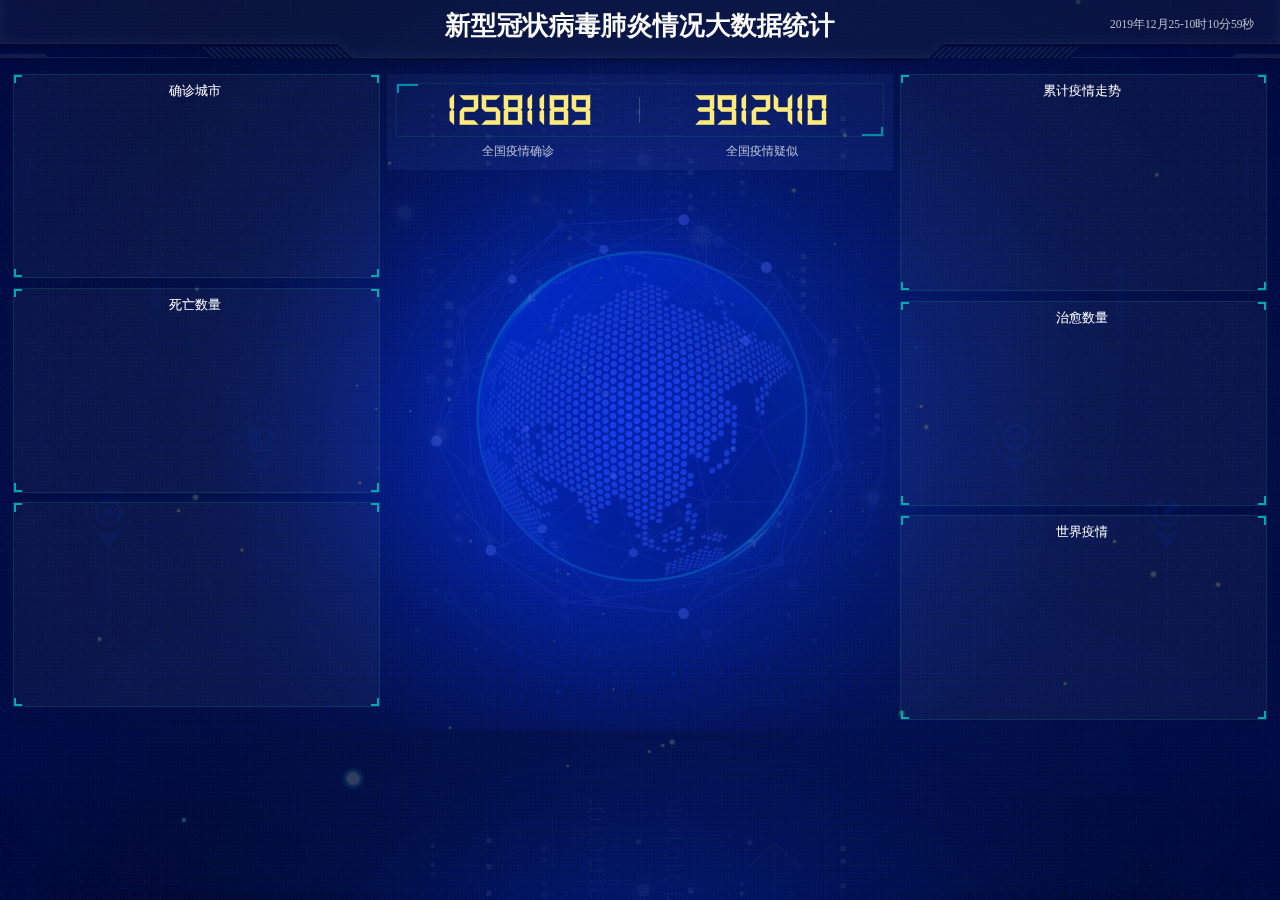
==== cov-web/target/classes/static/index.html @ c1ec70f0 "web source" ====
<!DOCTYPE html>

<html style="font-size: 68.3px;"><head><meta http-equiv="Content-Type" content="text/html; charset=UTF-8">
    <title>Hello</title>
    <script type="text/javascript" src="js/jquery.js"></script>
    <link rel="stylesheet" href="css/comon0.css">
<script>
    $(window).load(function () {
        $(".loading").fadeOut()
    })
    $(document).ready(function () {
        var whei = $(window).width();
        $("html").css({ fontSize: whei / 20 });
        $(window).resize(function () {
            var whei = $(window).width();
            $("html").css({ fontSize: whei / 20 })
        });
    });
</script><script type="text/javascript" src="js/echarts.min.js"></script>
<script language="JavaScript" src="js/js.js"></script>
<style class="mpa-style-fix ImageGatherer">.FotorFrame{position:fixed!important}</style>
<style class="mpa-style-fix SideFunctionPanel">.weui-desktop-online-faq__wrp{top:304px!important;bottom:none!important}.weui-desktop-online-faq__wrp .weui-desktop-online-faq__switch{width:38px!important}</style>
</head>



<body mpa-version="6.10.2" mpa-extension-id="ibefaeehajgcpooopoegkifhgecigeeg">
    <div class="canvas" style="opacity: .2">
        <iframe frameborder="0" src="bg.html" style="width: 100%; height: 100%"></iframe>
    </div>
    <div class="loading" style="display: none;">
        <div class="loadbox"> <img src="img/loading.gif"> 页面加载中... </div>
    </div>
    <div class="head">
        <h1>新型冠状病毒肺炎情况大数据统计</h1>
        <div class="weather"><span id="showTime">2019年12月25-10时10分59秒</span></div>
        <script>
            var t = null;
            t = setTimeout(time, 1000); 
            function time() {
                clearTimeout(t); 
                dt = new Date();
                var y = dt.getFullYear();
                var mt = dt.getMonth() + 1;
                var day = dt.getDate();
                var h = dt.getHours(); 
                var m = dt.getMinutes(); 
                var s = dt.getSeconds(); 
                document.getElementById("showTime").innerHTML = y + "年" + mt + "月" + day + "-" + h + "时" + m + "分" + s + "秒";
                t = setTimeout(time, 1000);  
            }
        </script>

    </div>
    <div class="mainbox">
        <ul class="clearfix">
            <li>
                <div class="boxall" style="height: 3.2rem">
                    <div class="alltitle">确诊城市</div>
                    <div class="allnav" id="echart1" _echarts_instance_="ec_1577239837057" style="-webkit-tap-highlight-color: transparent; user-select: none; position: relative;"><div style="position: relative; overflow: hidden; width: 365px; height: 159px; padding: 0px; margin: 0px; border-width: 0px;"><canvas data-zr-dom-id="zr_0" width="365" height="159" style="position: absolute; left: 0px; top: 0px; width: 365px; height: 159px; user-select: none; -webkit-tap-highlight-color: rgba(0, 0, 0, 0); padding: 0px; margin: 0px; border-width: 0px;"></canvas></div><div></div></div>
                    <div class="boxfoot"></div>
                </div>
                <div class="boxall" style="height: 3.2rem">
                    <div class="alltitle">死亡数量</div>
                    <div class="allnav" id="echart2" _echarts_instance_="ec_1577239837058" style="-webkit-tap-highlight-color: transparent; user-select: none; position: relative;"><div style="position: relative; overflow: hidden; width: 365px; height: 159px; padding: 0px; margin: 0px; border-width: 0px;"><canvas data-zr-dom-id="zr_0" width="365" height="159" style="position: absolute; left: 0px; top: 0px; width: 365px; height: 159px; user-select: none; -webkit-tap-highlight-color: rgba(0, 0, 0, 0); padding: 0px; margin: 0px; border-width: 0px;"></canvas></div><div></div></div>
                    <div class="boxfoot"></div>
                </div>
                <div class="boxall" style="height: 3.2rem">
                    <div style="height:100%; width: 100%;">
                        <div class="sy" id="fb1" _echarts_instance_="ec_1577239837060" style="-webkit-tap-highlight-color: transparent; user-select: none; position: relative;"><div style="position: relative; overflow: hidden; width: 120px; height: 180px; padding: 0px; margin: 0px; border-width: 0px;"><canvas data-zr-dom-id="zr_0" width="120" height="180" style="position: absolute; left: 0px; top: 0px; width: 120px; height: 180px; user-select: none; -webkit-tap-highlight-color: rgba(0, 0, 0, 0); padding: 0px; margin: 0px; border-width: 0px;"></canvas></div><div></div></div>
                        <div class="sy" id="fb2" _echarts_instance_="ec_1577239837061" style="-webkit-tap-highlight-color: transparent; user-select: none; position: relative;"><div style="position: relative; overflow: hidden; width: 121px; height: 180px; padding: 0px; margin: 0px; border-width: 0px;"><canvas data-zr-dom-id="zr_0" width="121" height="180" style="position: absolute; left: 0px; top: 0px; width: 121px; height: 180px; user-select: none; -webkit-tap-highlight-color: rgba(0, 0, 0, 0); padding: 0px; margin: 0px; border-width: 0px;"></canvas></div><div></div></div>
                        <div class="sy" id="fb3" _echarts_instance_="ec_1577239837062" style="-webkit-tap-highlight-color: transparent; user-select: none; position: relative;"><div style="position: relative; overflow: hidden; width: 120px; height: 180px; padding: 0px; margin: 0px; border-width: 0px;"><canvas data-zr-dom-id="zr_0" width="120" height="180" style="position: absolute; left: 0px; top: 0px; width: 120px; height: 180px; user-select: none; -webkit-tap-highlight-color: rgba(0, 0, 0, 0); padding: 0px; margin: 0px; border-width: 0px;"></canvas></div><div></div></div>
                    </div>
                    <div class="boxfoot">

                    </div>
                </div>
            </li>
            <li>
                <div class="bar">
                    <div class="barbox">
                        <ul class="clearfix">
                            <li class="pulll_left counter" id="confirm">12581189</li>
                            <li class="pulll_left counter" id="suspect">3912410</li>
                        </ul>
                    </div>
                    <div class="barbox2">
                        <ul class="clearfix">
                            <li class="pulll_left">全国疫情确诊</li>
                            <li class="pulll_left">全国疫情疑似</li>
                        </ul>
                    </div>
                </div>
                <div class="map" id="map">
                    <div class="map1"><img src="img/lbx.png"></div>
                    <div class="map2"><img src="img/jt.png"></div>
                    <div class="map3"><img src="img/map.png"></div>
                    <div class="map4" id="map_1" _echarts_instance_="ec_1577239837065" style="-webkit-tap-highlight-color: transparent; user-select: none; position: relative;"><div style="position: relative; overflow: hidden; width: 1078px; height: 478px; padding: 0px; margin: 0px; border-width: 0px; cursor: pointer;"><canvas data-zr-dom-id="zr_0" width="1078" height="478" style="position: absolute; left: 0px; top: 0px; width: 1078px; height: 478px; user-select: none; -webkit-tap-highlight-color: rgba(0, 0, 0, 0); padding: 0px; margin: 0px; border-width: 0px;"></canvas></div><div></div></div>
                    <!--<div style="position: absolute; bottom: 1%; left: 40%; color: #ffffff">【公众号：萝卜大杂烩】</div>-->
                </div>
            </li>
            <li>
                <div class="boxall" style="height:3.4rem">
                    <div class="alltitle">累计疫情走势</div>
                    <div class="allnav" id="echart4" _echarts_instance_="ec_1577239837059" style="-webkit-tap-highlight-color: transparent; user-select: none; position: relative;"><div style="position: relative; overflow: hidden; width: 365px; height: 173px; padding: 0px; margin: 0px; border-width: 0px; cursor: default;"><canvas data-zr-dom-id="zr_0" width="365" height="173" style="position: absolute; left: 0px; top: 0px; width: 365px; height: 173px; user-select: none; -webkit-tap-highlight-color: rgba(0, 0, 0, 0); padding: 0px; margin: 0px; border-width: 0px;"></canvas></div><div></div></div>
                    <div class="boxfoot"></div>
                </div>
                <div class="boxall" style="height: 3.2rem">
                    <div class="alltitle">治愈数量</div>
                    <div class="allnav" id="echart5" _echarts_instance_="ec_1577239837063" style="-webkit-tap-highlight-color: transparent; user-select: none; position: relative;"><div style="position: relative; overflow: hidden; width: 365px; height: 159px; padding: 0px; margin: 0px; border-width: 0px;"><canvas data-zr-dom-id="zr_0" width="365" height="159" style="position: absolute; left: 0px; top: 0px; width: 365px; height: 159px; user-select: none; -webkit-tap-highlight-color: rgba(0, 0, 0, 0); padding: 0px; margin: 0px; border-width: 0px;"></canvas></div><div></div></div>
                    <div class="boxfoot"></div>
                </div>
                <!--<div class="boxall" style="height: 3rem">-->
                    <!--<div class="alltitle">模块标题样式</div>-->
                    <!--<div class="allnav" id="echart6" _echarts_instance_="ec_1577239837064" style="-webkit-tap-highlight-color: transparent; user-select: none; position: relative;"><div style="position: relative; overflow: hidden; width: 365px; height: 146px; padding: 0px; margin: 0px; border-width: 0px;"><canvas data-zr-dom-id="zr_0" width="365" height="146" style="position: absolute; left: 0px; top: 0px; width: 365px; height: 146px; user-select: none; -webkit-tap-highlight-color: rgba(0, 0, 0, 0); padding: 0px; margin: 0px; border-width: 0px;"></canvas></div><div></div></div>-->
                    <!--<div class="boxfoot"></div>-->
                <!--</div>-->
                <!--修改-->
                <div class="boxall" style="height: 3.2rem">
                    <div class="alltitle">世界疫情</div>
                    <div class="allnav" id="echart5_1" _echarts_instance_="ec_1577239837064" style="-webkit-tap-highlight-color: transparent; user-select: none; position: relative;"><div style="position: relative; overflow: hidden; width: 365px; height: 159px; padding: 0px; margin: 0px; border-width: 0px;"><canvas data-zr-dom-id="zr_0" width="365" height="159" style="position: absolute; left: 0px; top: 0px; width: 365px; height: 159px; user-select: none; -webkit-tap-highlight-color: rgba(0, 0, 0, 0); padding: 0px; margin: 0px; border-width: 0px;"></canvas></div><div></div></div>
                    <div class="boxfoot"></div>
                </div>
            </li>
        </ul>
    </div>
    <div class="back"></div>


    <script type="text/javascript" src="js/china.js"></script>
    <script type="text/javascript" src="js/area_echarts1.js"></script>
    <script>
        $(function () {
            $.ajax({
                type: 'get',
                url: '/get_ncov_totalcount',
                dataType: 'json',
                success: function (res) {
                    document.getElementById("confirm").innerHTML = res['confirmedCount'];
                    document.getElementById("suspect").innerHTML = res['suspectedCount']
                }
            })
        });
    </script>
    
<div class="mpa-sc article-gatherer new mpa-rootsc" data-z="100" style="display: block;" id="mpa-rootsc-article-gatherer"></div><div class="mpa-sc image-gatherer new mpa-rootsc" data-z="100" style="display: block;" id="mpa-rootsc-image-gatherer"></div><div class="mpa-sc page-clipper new mpa-rootsc" data-z="100" style="display: block;" id="mpa-rootsc-page-clipper"></div><div class="mpa-sc global-search new mpa-rootsc" data-z="100" style="display: block;" id="mpa-rootsc-global-search"></div><div class="mpa-sc text-gatherer new mpa-rootsc" data-z="100" style="display: block;" id="mpa-rootsc-text-gatherer"></div><div class="mpa-sc video-gatherer new mpa-rootsc" data-z="100" style="display: block;" id="mpa-rootsc-video-gatherer"></div><div class="mpa-sc side-function-panel new mpa-rootsc" data-z="110" style="display: block;" id="mpa-rootsc-side-function-panel"></div><div class="mpa-sc notifier new mpa-rootsc" data-z="120" style="display: block;" id="mpa-rootsc-notifier"></div><div class="mpa-sc notification-manager new mpa-rootsc" data-z="130" style="display: block;" id="mpa-rootsc-notification-manager"></div></body></html>
---- cov-web/target/classes/static/css/comon0.css ----
﻿@charset "utf-8";

*{
	-webkit-box-sizing: border-box;
	-moz-box-sizing: border-box;
	box-sizing: border-box}
*,body{padding:0px;	margin:0px;color: #222;font-family: "微软雅黑";}
@font-face{font-family:electronicFont;src:url(../font/DS-DIGIT.TTF)}
body{ background:#000d4a url(../img/bg.jpg) center top; background-size:cover;color:#666;font-size: .1rem;}
li{ list-style-type:none;}
table{}
i{ margin:0px; padding:0px; text-indent:0px;}
img{ border:none; max-width: 100%;}
a{ text-decoration:none; color:#399bff;}
a.active,a:focus{ outline:none!important; text-decoration:none;}
ol,ul,p,h1,h2,h3,h4,h5,h6{ padding:0; margin:0}
a:hover{ color:#06c; text-decoration: none!important}


.clearfix:after, .clearfix:before {
	display: table;
	content: " "
}
 .clearfix:after {
	clear: both
}
.pulll_left{float:left;}
.pulll_right{float:right;}
/*谷哥滚动条样式*/

  ::-webkit-scrollbar {width:5px;height:5px;position:absolute}
  ::-webkit-scrollbar-thumb {background-color:#5bc0de}
  ::-webkit-scrollbar-track {background-color:#ddd}

/***/
.canvas{position: absolute; width:100%; left: 0; top: 0; height: 99%; z-index: 1;}

.allnav{height: calc(100% - 30px);}
.loading{position:fixed; left:0; top:0; font-size:18px; z-index:100000000;width:100%; height:100%; background:#1a1a1c; text-align:center;}
.loadbox{position:absolute; width:160px;height:150px; color: #aaa; left:50%; top:50%; margin-top:-100px; margin-left:-75px;}
.loadbox img{ margin:10px auto; display:block; width:40px;}

.copyright{ background:rgba(19,31,64,.32); border: 1px solid rgba(255,255,255,.05); line-height:.5rem; text-align: center; padding-right: 15px; bottom: 0; color:rgba(255,255,255,.7); font-size: .16rem; }

.head{ height:1.05rem; background: url(../img/head_bg.png) no-repeat center center; background-size: 100% 100%; position: relative; z-index: 100;}
.head h1{ color:#fff; text-align: center; font-size: .4rem; line-height:.8rem;}
.head h1 img{ width:1.5rem; display: inline-block; vertical-align: middle; margin-right: .2rem}
.weather{ position:absolute; right:.3rem; top:0; line-height: .75rem;}
.weather img{ width:.37rem; display: inline-block; vertical-align: middle;}
.weather span{color:rgba(255,255,255,.7); font-size: .18rem; padding-right: .1rem;}
.mainbox{ padding:.1rem .1rem 0rem .1rem;}
.mainbox>ul{}
.mainbox>ul>li{ float: left; padding: 0 .1rem}

.mainbox>ul>li{ width: 30%}
.mainbox>ul>li:nth-child(2){ width: 40%;padding: 0}

.boxall{ border: 1px solid rgba(25,186,139,.17); padding:0 .2rem .4rem .15rem;  background: rgba(255,255,255,.04); background-size: 100% auto; position: relative; margin-bottom: .15rem; z-index: 10;}
.boxall:before,
.boxall:after{ position:absolute; width: .1rem; height: .1rem; content: "";  border-top: 2px solid #02a6b5; top: 0;}
.boxall:before,.boxfoot:before{border-left: 2px solid #02a6b5;left: 0;}
.boxall:after,.boxfoot:after{border-right: 2px solid #02a6b5; right: 0;}
.alltitle{ font-size:.2rem; color:#fff; text-align: center; line-height: .5rem;}

.boxfoot{ position:absolute; bottom: 0; width: 100%; left: 0;}
.boxfoot:before,
.boxfoot:after{ position:absolute; width: .1rem; height: .1rem;  content: "";border-bottom: 2px solid #02a6b5; bottom: 0;}

.bar{background:rgba(101,132,226,.1); padding: .15rem;}
.barbox li,.barbox2 li{ width:50%; text-align: center; position: relative; z-index: 100;}
.barbox:before,
.barbox:after{ position:absolute; width: .3rem; height: .1rem; content: ""; }
.barbox:before{border-left: 2px solid #02a6b5;left: 0;border-top: 2px solid #02a6b5; }
.barbox:after{border-right: 2px solid #02a6b5; right: 0; bottom: 0;border-bottom: 2px solid #02a6b5; }

.barbox li:first-child:before{ position:absolute; content: ""; height:50%; width: 1px; background: rgba(255,255,255,.2); right: 0; top: 25%;}

.barbox{  border: 1px solid rgba(25,186,139,.17); position: relative;}
.barbox li{ font-size: .7rem; color: #ffeb7b; padding: .05rem 0;  font-family:electronicFont; font-weight: bold;}
.barbox2 li{ font-size: .19rem; color:rgba(255,255,255,.7); padding-top: .1rem;}

.map{  position:relative; height: 7.2rem; z-index: 9;}
.map4{ width: 200%; height:7rem;  position: relative; left: -50%; top: 4%; margin-top: .2rem; z-index: 5;}
.map1,.map2,.map3{ position:absolute; opacity: .5}
.map1{ width:6.43rem; z-index: 2;top:.45rem; left: .7rem;  animation: myfirst2 15s infinite linear;}
.map2{ width:5.66rem; top:.85rem; left:1.2rem; z-index: 3; opacity: 0.2; animation: myfirst 10s infinite linear;}
.map3{ width:5.18rem; top:1.07rem; left: 1.4rem; z-index: 1;}





.tabs { text-align: center; padding: .1rem 0 0 0;}
.tabs a {
    position: relative;
    display: inline-block;
    margin-left: 1px;
    padding:.05rem .2rem;
    color: #898989;
    transition: all .3s ease-out 0s;
    font-size: 14px;
}
.tabs li{ display:inline-block;}
.tabs a:after {
    position: absolute;
    width: 1px;
    height: 10px;
    background-color: rgba(255,255,255,.1);
    content: '';
	 margin-left:0; right:-1px;    margin-top: 7px;
	
	
}
.tabs li a.active {border: 1px solid rgba(25,186,139,.17); background: rgba(255,255,255,.05); color:#fff;}

.tit02{ text-align:center; margin: .1rem 0; position: relative}
.tit02 span{border: 1px solid rgba(25,186,139,.17); letter-spacing: 2px; padding: .01rem .2rem; background: rgba(255,255,255,.05);  font-size: .18rem;  color: #49bcf7;}
.tit02:before,.tit02:after{ position:absolute; width:26%; height: 1px;background: rgba(25,186,139,.2);  content: ""; top: .12rem;}
.tit02:after{ right:0;}
.tit02:before{ left:0;}

.wrap{ height:2.54rem; overflow: hidden;}
.wrap li{  line-height:.42rem; height:.42rem; font-size: .18rem; text-indent: .24rem; margin-bottom: .1rem; }
.wrap li p{border: 1px solid rgba(25,186,139,.17);color: rgba(255,255,255,.6); }
.sy{ float:left; width: 33%; height:95%; margin-top: .25rem;}


.adduser{ height:1.5rem; overflow: hidden;}
.adduser li{height:.5rem;}
.adduser img{ width: .40rem; border-radius: .5rem; margin-right: .1rem; display: inline-block; vertical-align: middle;}
.adduser span{  line-height:.5rem; font-size: .18rem;color: rgba(255,255,255,.6); }

.sycm ul{ margin-left:-.5rem;margin-right:-.5rem;  padding: .16rem 0;}
.sycm li{ float: left; width: 33.33%; text-align: center; position: relative}
.sycm li:before{ position:absolute; content: ""; height:30%; width: 1px; background: rgba(255,255,255,.1); right: 0; top: 15%;}
.sycm li:last-child:before{ width: 0;}

.sycm li h2{ font-size:.3rem; color: #c5ccff;}
.sycm li span{ font-size:.18rem; color: #fff; opacity: .5;}

@keyframes myfirst2
{
from {transform: rotate(0deg);}
to {transform: rotate(359deg);}
}

@keyframes myfirst
{
from {transform: rotate(0deg);}
to {transform: rotate(-359deg);}
}


/*Plugin CSS*/
.str_wrap {
	overflow:hidden;
	width:100%;
	position:relative;
	-moz-user-select: none;
	-khtml-user-select: none;
	user-select: none;  
	white-space:nowrap;
}


.str_move { 
	white-space:nowrap;
	position:absolute; 
	top:0; 
	left:0;
	cursor:move;
}
.str_move_clone {
	display:inline-block;
	vertical-align:top;
	position:absolute; 
	left:100%;
	top:0;
}
.str_vertical .str_move_clone {
	left:0;
	top:100%;
}
.str_down .str_move_clone {
	left:0;
	bottom:100%;
}
.str_vertical .str_move,
.str_down .str_move {
	white-space:normal;
	width:100%;
}
.str_static .str_move,
.no_drag .str_move,
.noStop .str_move{
	cursor:inherit;
}
.str_wrap img {
	max-width:none !important;	
}
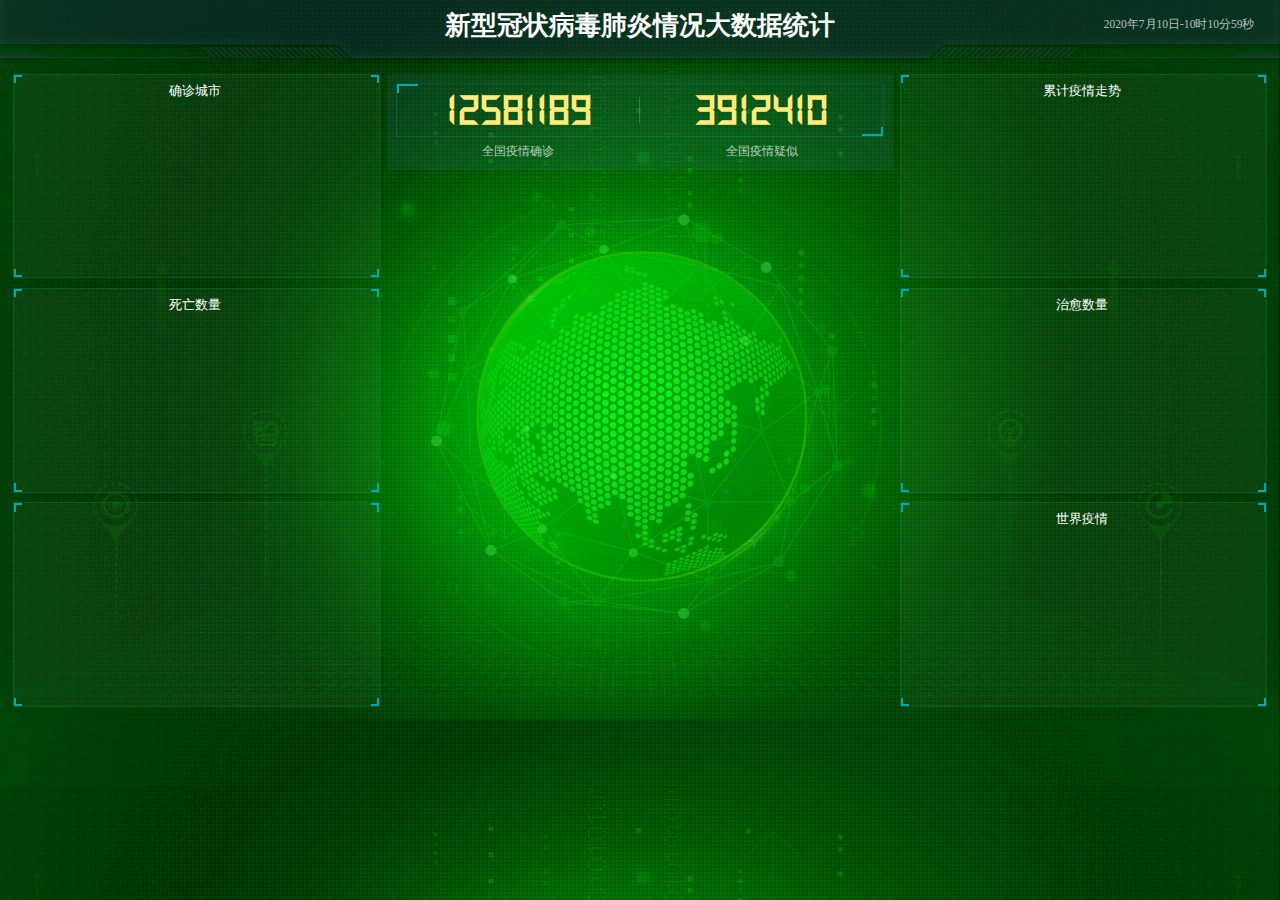
==== commit c21d3fa3: "calc" ====
--- a/cov-web/target/classes/static/index.html
+++ b/cov-web/target/classes/static/index.html
@@ -7,7 +7,7 @@
 <script>
     $(window).load(function () {
         $(".loading").fadeOut()
-    })
+    });
     $(document).ready(function () {
         var whei = $(window).width();
         $("html").css({ fontSize: whei / 20 });
@@ -26,14 +26,14 @@
 
 <body mpa-version="6.10.2" mpa-extension-id="ibefaeehajgcpooopoegkifhgecigeeg">
     <div class="canvas" style="opacity: .2">
-        <iframe frameborder="0" src="bg.html" style="width: 100%; height: 100%"></iframe>
+<!--        <iframe frameborder="0" src="bg.html" style="width: 100%; height: 100%"></iframe>-->
     </div>
     <div class="loading" style="display: none;">
         <div class="loadbox"> <img src="img/loading.gif"> 页面加载中... </div>
     </div>
     <div class="head">
         <h1>新型冠状病毒肺炎情况大数据统计</h1>
-        <div class="weather"><span id="showTime">2019年12月25-10时10分59秒</span></div>
+        <div class="weather"><span id="showTime">2020年7月10日-10时10分59秒</span></div>
         <script>
             var t = null;
             t = setTimeout(time, 1000); 
@@ -46,7 +46,7 @@
                 var h = dt.getHours(); 
                 var m = dt.getMinutes(); 
                 var s = dt.getSeconds(); 
-                document.getElementById("showTime").innerHTML = y + "年" + mt + "月" + day + "-" + h + "时" + m + "分" + s + "秒";
+                document.getElementById("showTime").innerHTML = y + "年" + mt + "月" + day + "日-" + h + "时" + m + "分" + s + "秒";
                 t = setTimeout(time, 1000);  
             }
         </script>
@@ -96,11 +96,11 @@
                     <div class="map2"><img src="img/jt.png"></div>
                     <div class="map3"><img src="img/map.png"></div>
                     <div class="map4" id="map_1" _echarts_instance_="ec_1577239837065" style="-webkit-tap-highlight-color: transparent; user-select: none; position: relative;"><div style="position: relative; overflow: hidden; width: 1078px; height: 478px; padding: 0px; margin: 0px; border-width: 0px; cursor: pointer;"><canvas data-zr-dom-id="zr_0" width="1078" height="478" style="position: absolute; left: 0px; top: 0px; width: 1078px; height: 478px; user-select: none; -webkit-tap-highlight-color: rgba(0, 0, 0, 0); padding: 0px; margin: 0px; border-width: 0px;"></canvas></div><div></div></div>
-                    <!--<div style="position: absolute; bottom: 1%; left: 40%; color: #ffffff">【公众号：萝卜大杂烩】</div>-->
+                    <!--<div style="position: absolute; bottom: 1%; left: 40%; color: #ffffff"></div>-->
                 </div>
             </li>
             <li>
-                <div class="boxall" style="height:3.4rem">
+                <div class="boxall" style="height:3.2rem">
                     <div class="alltitle">累计疫情走势</div>
                     <div class="allnav" id="echart4" _echarts_instance_="ec_1577239837059" style="-webkit-tap-highlight-color: transparent; user-select: none; position: relative;"><div style="position: relative; overflow: hidden; width: 365px; height: 173px; padding: 0px; margin: 0px; border-width: 0px; cursor: default;"><canvas data-zr-dom-id="zr_0" width="365" height="173" style="position: absolute; left: 0px; top: 0px; width: 365px; height: 173px; user-select: none; -webkit-tap-highlight-color: rgba(0, 0, 0, 0); padding: 0px; margin: 0px; border-width: 0px;"></canvas></div><div></div></div>
                     <div class="boxfoot"></div>
@@ -143,4 +143,13 @@
         });
     </script>
     
-<div class="mpa-sc article-gatherer new mpa-rootsc" data-z="100" style="display: block;" id="mpa-rootsc-article-gatherer"></div><div class="mpa-sc image-gatherer new mpa-rootsc" data-z="100" style="display: block;" id="mpa-rootsc-image-gatherer"></div><div class="mpa-sc page-clipper new mpa-rootsc" data-z="100" style="display: block;" id="mpa-rootsc-page-clipper"></div><div class="mpa-sc global-search new mpa-rootsc" data-z="100" style="display: block;" id="mpa-rootsc-global-search"></div><div class="mpa-sc text-gatherer new mpa-rootsc" data-z="100" style="display: block;" id="mpa-rootsc-text-gatherer"></div><div class="mpa-sc video-gatherer new mpa-rootsc" data-z="100" style="display: block;" id="mpa-rootsc-video-gatherer"></div><div class="mpa-sc side-function-panel new mpa-rootsc" data-z="110" style="display: block;" id="mpa-rootsc-side-function-panel"></div><div class="mpa-sc notifier new mpa-rootsc" data-z="120" style="display: block;" id="mpa-rootsc-notifier"></div><div class="mpa-sc notification-manager new mpa-rootsc" data-z="130" style="display: block;" id="mpa-rootsc-notification-manager"></div></body></html>+    <div class="mpa-sc article-gatherer new mpa-rootsc" data-z="100" style="display: block;" id="mpa-rootsc-article-gatherer"></div>
+    <div class="mpa-sc image-gatherer new mpa-rootsc" data-z="100" style="display: block;" id="mpa-rootsc-image-gatherer"></div>
+    <div class="mpa-sc page-clipper new mpa-rootsc" data-z="100" style="display: block;" id="mpa-rootsc-page-clipper"></div>
+    <div class="mpa-sc global-search new mpa-rootsc" data-z="100" style="display: block;" id="mpa-rootsc-global-search"></div>
+    <div class="mpa-sc text-gatherer new mpa-rootsc" data-z="100" style="display: block;" id="mpa-rootsc-text-gatherer"></div>
+    <div class="mpa-sc video-gatherer new mpa-rootsc" data-z="100" style="display: block;" id="mpa-rootsc-video-gatherer"></div>
+    <div class="mpa-sc side-function-panel new mpa-rootsc" data-z="110" style="display: block;" id="mpa-rootsc-side-function-panel"></div>
+    <div class="mpa-sc notifier new mpa-rootsc" data-z="120" style="display: block;" id="mpa-rootsc-notifier"></div>
+    <div class="mpa-sc notification-manager new mpa-rootsc" data-z="130" style="display: block;" id="mpa-rootsc-notification-manager"></div>
+</body></html>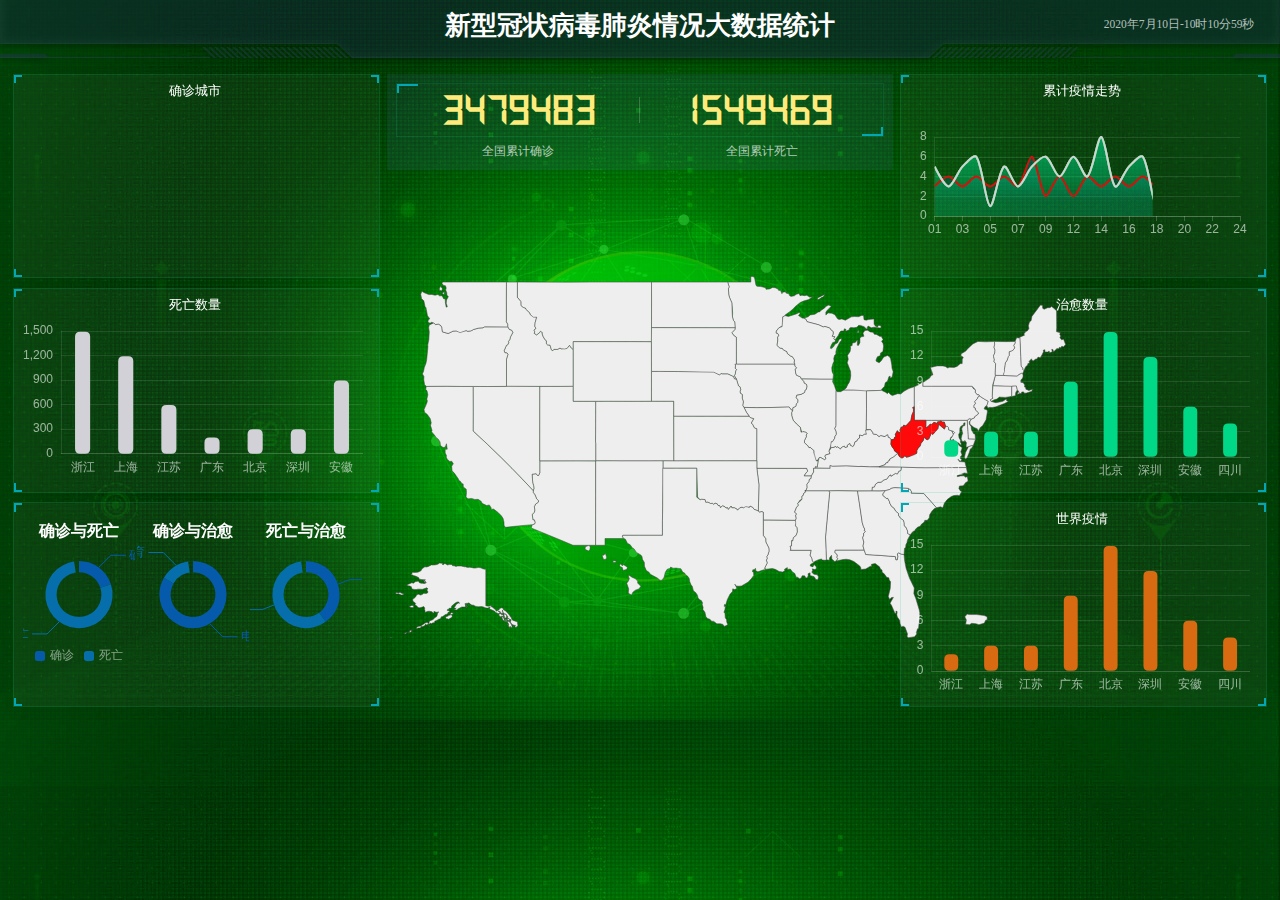
==== commit 7ca419fe: "bar1调节完毕" ====
--- a/cov-web/target/classes/static/index.html
+++ b/cov-web/target/classes/static/index.html
@@ -1,155 +1,219 @@
 <!DOCTYPE html>
 
-<html style="font-size: 68.3px;"><head><meta http-equiv="Content-Type" content="text/html; charset=UTF-8">
+<html style="font-size: 68.3px;">
+<head>
+    <meta http-equiv="Content-Type" content="text/html; charset=UTF-8">
     <title>Hello</title>
     <script type="text/javascript" src="js/jquery.js"></script>
     <link rel="stylesheet" href="css/comon0.css">
-<script>
-    $(window).load(function () {
-        $(".loading").fadeOut()
-    });
-    $(document).ready(function () {
-        var whei = $(window).width();
-        $("html").css({ fontSize: whei / 20 });
-        $(window).resize(function () {
+    <script src="app/map/echarts.min.js"></script>
+    <script src="app/map/USA.js"></script>
+    <script>
+        $(window).load(function () {
+            $(".loading").fadeOut()
+        });
+        $(document).ready(function () {
             var whei = $(window).width();
-            $("html").css({ fontSize: whei / 20 })
-        });
-    });
-</script><script type="text/javascript" src="js/echarts.min.js"></script>
-<script language="JavaScript" src="js/js.js"></script>
-<style class="mpa-style-fix ImageGatherer">.FotorFrame{position:fixed!important}</style>
-<style class="mpa-style-fix SideFunctionPanel">.weui-desktop-online-faq__wrp{top:304px!important;bottom:none!important}.weui-desktop-online-faq__wrp .weui-desktop-online-faq__switch{width:38px!important}</style>
-</head>
-
-
-
-<body mpa-version="6.10.2" mpa-extension-id="ibefaeehajgcpooopoegkifhgecigeeg">
-    <div class="canvas" style="opacity: .2">
-<!--        <iframe frameborder="0" src="bg.html" style="width: 100%; height: 100%"></iframe>-->
-    </div>
-    <div class="loading" style="display: none;">
-        <div class="loadbox"> <img src="img/loading.gif"> 页面加载中... </div>
-    </div>
-    <div class="head">
-        <h1>新型冠状病毒肺炎情况大数据统计</h1>
-        <div class="weather"><span id="showTime">2020年7月10日-10时10分59秒</span></div>
-        <script>
-            var t = null;
-            t = setTimeout(time, 1000); 
-            function time() {
-                clearTimeout(t); 
-                dt = new Date();
-                var y = dt.getFullYear();
-                var mt = dt.getMonth() + 1;
-                var day = dt.getDate();
-                var h = dt.getHours(); 
-                var m = dt.getMinutes(); 
-                var s = dt.getSeconds(); 
-                document.getElementById("showTime").innerHTML = y + "年" + mt + "月" + day + "日-" + h + "时" + m + "分" + s + "秒";
-                t = setTimeout(time, 1000);  
-            }
-        </script>
-
-    </div>
-    <div class="mainbox">
-        <ul class="clearfix">
-            <li>
-                <div class="boxall" style="height: 3.2rem">
-                    <div class="alltitle">确诊城市</div>
-                    <div class="allnav" id="echart1" _echarts_instance_="ec_1577239837057" style="-webkit-tap-highlight-color: transparent; user-select: none; position: relative;"><div style="position: relative; overflow: hidden; width: 365px; height: 159px; padding: 0px; margin: 0px; border-width: 0px;"><canvas data-zr-dom-id="zr_0" width="365" height="159" style="position: absolute; left: 0px; top: 0px; width: 365px; height: 159px; user-select: none; -webkit-tap-highlight-color: rgba(0, 0, 0, 0); padding: 0px; margin: 0px; border-width: 0px;"></canvas></div><div></div></div>
-                    <div class="boxfoot"></div>
-                </div>
-                <div class="boxall" style="height: 3.2rem">
-                    <div class="alltitle">死亡数量</div>
-                    <div class="allnav" id="echart2" _echarts_instance_="ec_1577239837058" style="-webkit-tap-highlight-color: transparent; user-select: none; position: relative;"><div style="position: relative; overflow: hidden; width: 365px; height: 159px; padding: 0px; margin: 0px; border-width: 0px;"><canvas data-zr-dom-id="zr_0" width="365" height="159" style="position: absolute; left: 0px; top: 0px; width: 365px; height: 159px; user-select: none; -webkit-tap-highlight-color: rgba(0, 0, 0, 0); padding: 0px; margin: 0px; border-width: 0px;"></canvas></div><div></div></div>
-                    <div class="boxfoot"></div>
-                </div>
-                <div class="boxall" style="height: 3.2rem">
-                    <div style="height:100%; width: 100%;">
-                        <div class="sy" id="fb1" _echarts_instance_="ec_1577239837060" style="-webkit-tap-highlight-color: transparent; user-select: none; position: relative;"><div style="position: relative; overflow: hidden; width: 120px; height: 180px; padding: 0px; margin: 0px; border-width: 0px;"><canvas data-zr-dom-id="zr_0" width="120" height="180" style="position: absolute; left: 0px; top: 0px; width: 120px; height: 180px; user-select: none; -webkit-tap-highlight-color: rgba(0, 0, 0, 0); padding: 0px; margin: 0px; border-width: 0px;"></canvas></div><div></div></div>
-                        <div class="sy" id="fb2" _echarts_instance_="ec_1577239837061" style="-webkit-tap-highlight-color: transparent; user-select: none; position: relative;"><div style="position: relative; overflow: hidden; width: 121px; height: 180px; padding: 0px; margin: 0px; border-width: 0px;"><canvas data-zr-dom-id="zr_0" width="121" height="180" style="position: absolute; left: 0px; top: 0px; width: 121px; height: 180px; user-select: none; -webkit-tap-highlight-color: rgba(0, 0, 0, 0); padding: 0px; margin: 0px; border-width: 0px;"></canvas></div><div></div></div>
-                        <div class="sy" id="fb3" _echarts_instance_="ec_1577239837062" style="-webkit-tap-highlight-color: transparent; user-select: none; position: relative;"><div style="position: relative; overflow: hidden; width: 120px; height: 180px; padding: 0px; margin: 0px; border-width: 0px;"><canvas data-zr-dom-id="zr_0" width="120" height="180" style="position: absolute; left: 0px; top: 0px; width: 120px; height: 180px; user-select: none; -webkit-tap-highlight-color: rgba(0, 0, 0, 0); padding: 0px; margin: 0px; border-width: 0px;"></canvas></div><div></div></div>
-                    </div>
-                    <div class="boxfoot">
-
-                    </div>
-                </div>
-            </li>
-            <li>
-                <div class="bar">
-                    <div class="barbox">
-                        <ul class="clearfix">
-                            <li class="pulll_left counter" id="confirm">12581189</li>
-                            <li class="pulll_left counter" id="suspect">3912410</li>
-                        </ul>
-                    </div>
-                    <div class="barbox2">
-                        <ul class="clearfix">
-                            <li class="pulll_left">全国疫情确诊</li>
-                            <li class="pulll_left">全国疫情疑似</li>
-                        </ul>
-                    </div>
-                </div>
-                <div class="map" id="map">
-                    <div class="map1"><img src="img/lbx.png"></div>
-                    <div class="map2"><img src="img/jt.png"></div>
-                    <div class="map3"><img src="img/map.png"></div>
-                    <div class="map4" id="map_1" _echarts_instance_="ec_1577239837065" style="-webkit-tap-highlight-color: transparent; user-select: none; position: relative;"><div style="position: relative; overflow: hidden; width: 1078px; height: 478px; padding: 0px; margin: 0px; border-width: 0px; cursor: pointer;"><canvas data-zr-dom-id="zr_0" width="1078" height="478" style="position: absolute; left: 0px; top: 0px; width: 1078px; height: 478px; user-select: none; -webkit-tap-highlight-color: rgba(0, 0, 0, 0); padding: 0px; margin: 0px; border-width: 0px;"></canvas></div><div></div></div>
-                    <!--<div style="position: absolute; bottom: 1%; left: 40%; color: #ffffff"></div>-->
-                </div>
-            </li>
-            <li>
-                <div class="boxall" style="height:3.2rem">
-                    <div class="alltitle">累计疫情走势</div>
-                    <div class="allnav" id="echart4" _echarts_instance_="ec_1577239837059" style="-webkit-tap-highlight-color: transparent; user-select: none; position: relative;"><div style="position: relative; overflow: hidden; width: 365px; height: 173px; padding: 0px; margin: 0px; border-width: 0px; cursor: default;"><canvas data-zr-dom-id="zr_0" width="365" height="173" style="position: absolute; left: 0px; top: 0px; width: 365px; height: 173px; user-select: none; -webkit-tap-highlight-color: rgba(0, 0, 0, 0); padding: 0px; margin: 0px; border-width: 0px;"></canvas></div><div></div></div>
-                    <div class="boxfoot"></div>
-                </div>
-                <div class="boxall" style="height: 3.2rem">
-                    <div class="alltitle">治愈数量</div>
-                    <div class="allnav" id="echart5" _echarts_instance_="ec_1577239837063" style="-webkit-tap-highlight-color: transparent; user-select: none; position: relative;"><div style="position: relative; overflow: hidden; width: 365px; height: 159px; padding: 0px; margin: 0px; border-width: 0px;"><canvas data-zr-dom-id="zr_0" width="365" height="159" style="position: absolute; left: 0px; top: 0px; width: 365px; height: 159px; user-select: none; -webkit-tap-highlight-color: rgba(0, 0, 0, 0); padding: 0px; margin: 0px; border-width: 0px;"></canvas></div><div></div></div>
-                    <div class="boxfoot"></div>
-                </div>
-                <!--<div class="boxall" style="height: 3rem">-->
-                    <!--<div class="alltitle">模块标题样式</div>-->
-                    <!--<div class="allnav" id="echart6" _echarts_instance_="ec_1577239837064" style="-webkit-tap-highlight-color: transparent; user-select: none; position: relative;"><div style="position: relative; overflow: hidden; width: 365px; height: 146px; padding: 0px; margin: 0px; border-width: 0px;"><canvas data-zr-dom-id="zr_0" width="365" height="146" style="position: absolute; left: 0px; top: 0px; width: 365px; height: 146px; user-select: none; -webkit-tap-highlight-color: rgba(0, 0, 0, 0); padding: 0px; margin: 0px; border-width: 0px;"></canvas></div><div></div></div>-->
-                    <!--<div class="boxfoot"></div>-->
-                <!--</div>-->
-                <!--修改-->
-                <div class="boxall" style="height: 3.2rem">
-                    <div class="alltitle">世界疫情</div>
-                    <div class="allnav" id="echart5_1" _echarts_instance_="ec_1577239837064" style="-webkit-tap-highlight-color: transparent; user-select: none; position: relative;"><div style="position: relative; overflow: hidden; width: 365px; height: 159px; padding: 0px; margin: 0px; border-width: 0px;"><canvas data-zr-dom-id="zr_0" width="365" height="159" style="position: absolute; left: 0px; top: 0px; width: 365px; height: 159px; user-select: none; -webkit-tap-highlight-color: rgba(0, 0, 0, 0); padding: 0px; margin: 0px; border-width: 0px;"></canvas></div><div></div></div>
-                    <div class="boxfoot"></div>
-                </div>
-            </li>
-        </ul>
-    </div>
-    <div class="back"></div>
-
-
-    <script type="text/javascript" src="js/china.js"></script>
-    <script type="text/javascript" src="js/area_echarts1.js"></script>
-    <script>
-        $(function () {
-            $.ajax({
-                type: 'get',
-                url: '/get_ncov_totalcount',
-                dataType: 'json',
-                success: function (res) {
-                    document.getElementById("confirm").innerHTML = res['confirmedCount'];
-                    document.getElementById("suspect").innerHTML = res['suspectedCount']
-                }
-            })
+            $("html").css({fontSize: whei / 20});
+            $(window).resize(function () {
+                var whei = $(window).width();
+                $("html").css({fontSize: whei / 20})
+            });
         });
     </script>
-    
-    <div class="mpa-sc article-gatherer new mpa-rootsc" data-z="100" style="display: block;" id="mpa-rootsc-article-gatherer"></div>
-    <div class="mpa-sc image-gatherer new mpa-rootsc" data-z="100" style="display: block;" id="mpa-rootsc-image-gatherer"></div>
-    <div class="mpa-sc page-clipper new mpa-rootsc" data-z="100" style="display: block;" id="mpa-rootsc-page-clipper"></div>
-    <div class="mpa-sc global-search new mpa-rootsc" data-z="100" style="display: block;" id="mpa-rootsc-global-search"></div>
-    <div class="mpa-sc text-gatherer new mpa-rootsc" data-z="100" style="display: block;" id="mpa-rootsc-text-gatherer"></div>
-    <div class="mpa-sc video-gatherer new mpa-rootsc" data-z="100" style="display: block;" id="mpa-rootsc-video-gatherer"></div>
-    <div class="mpa-sc side-function-panel new mpa-rootsc" data-z="110" style="display: block;" id="mpa-rootsc-side-function-panel"></div>
-    <div class="mpa-sc notifier new mpa-rootsc" data-z="120" style="display: block;" id="mpa-rootsc-notifier"></div>
-    <div class="mpa-sc notification-manager new mpa-rootsc" data-z="130" style="display: block;" id="mpa-rootsc-notification-manager"></div>
-</body></html>+    <style class="mpa-style-fix ImageGatherer">
+        .FotorFrame {
+            position: fixed !important
+        }
+    </style>
+    <style class="mpa-style-fix SideFunctionPanel">
+        .weui-desktop-online-faq__wrp {
+            top: 304px !important;
+            bottom: none !important
+        }
+
+        .weui-desktop-online-faq__wrp .weui-desktop-online-faq__switch {
+            width: 38px !important
+        }</style>
+</head>
+
+<body mpa-version="6.10.2" mpa-extension-id="ibefaeehajgcpooopoegkifhgecigeeg">
+<div class="canvas" style="opacity: .2"></div>
+<div class="loading" style="display: none;">
+    <div class="loadbox"><img src="img/loading.gif"> 页面加载中...</div>
+</div>
+<div class="head">
+    <h1>新型冠状病毒肺炎情况大数据统计</h1>
+    <div class="weather"><span id="showTime">2020年7月10日-10时10分59秒</span></div>
+    <script>
+        var t = null;
+        t = setTimeout(time, 1000);
+
+        function time() {
+            clearTimeout(t);
+            dt = new Date();
+            var y = dt.getFullYear();
+            var mt = dt.getMonth() + 1;
+            var day = dt.getDate();
+            var h = dt.getHours();
+            var m = dt.getMinutes();
+            var s = dt.getSeconds();
+            document.getElementById("showTime").innerHTML = y + "年" + mt + "月" + day + "日-" + h + "时" + m + "分" + s + "秒";
+            t = setTimeout(time, 1000);
+        }
+    </script>
+
+</div>
+<div class="mainbox">
+    <ul class="clearfix">
+        <li>
+            <div class="boxall" style="height: 3.2rem">
+                <div class="alltitle">确诊城市</div>
+                <div class="allnav" id="echart1" _echarts_instance_="ec_1577239837057"
+                     style="-webkit-tap-highlight-color: transparent; user-select: none; position: relative;">
+                    <div style="position: relative; overflow: hidden; width: 365px; height: 159px; padding: 0px; margin: 0px; border-width: 0px;">
+                        <canvas data-zr-dom-id="zr_0" width="365" height="159"
+                                style="position: absolute; left: 0px; top: 0px; width: 365px; height: 159px; user-select: none; -webkit-tap-highlight-color: rgba(0, 0, 0, 0); padding: 0px; margin: 0px; border-width: 0px;"></canvas>
+                    </div>
+                    <div></div>
+                </div>
+                <div class="boxfoot"></div>
+            </div>
+            <div class="boxall" style="height: 3.2rem">
+                <div class="alltitle">死亡数量</div>
+                <div class="allnav" id="echart2" _echarts_instance_="ec_1577239837058"
+                     style="-webkit-tap-highlight-color: transparent; user-select: none; position: relative;">
+                    <div style="position: relative; overflow: hidden; width: 365px; height: 159px; padding: 0px; margin: 0px; border-width: 0px;">
+                        <canvas data-zr-dom-id="zr_0" width="365" height="159"
+                                style="position: absolute; left: 0px; top: 0px; width: 365px; height: 159px; user-select: none; -webkit-tap-highlight-color: rgba(0, 0, 0, 0); padding: 0px; margin: 0px; border-width: 0px;"></canvas>
+                    </div>
+                    <div></div>
+                </div>
+                <div class="boxfoot"></div>
+            </div>
+            <div class="boxall" style="height: 3.2rem">
+                <div style="height:100%; width: 100%;">
+                    <div class="sy" id="fb1" _echarts_instance_="ec_1577239837060"
+                         style="-webkit-tap-highlight-color: transparent; user-select: none; position: relative;">
+                        <div style="position: relative; overflow: hidden; width: 120px; height: 180px; padding: 0px; margin: 0px; border-width: 0px;">
+                            <canvas data-zr-dom-id="zr_0" width="120" height="180"
+                                    style="position: absolute; left: 0px; top: 0px; width: 120px; height: 180px; user-select: none; -webkit-tap-highlight-color: rgba(0, 0, 0, 0); padding: 0px; margin: 0px; border-width: 0px;"></canvas>
+                        </div>
+                        <div></div>
+                    </div>
+                    <div class="sy" id="fb2" _echarts_instance_="ec_1577239837061"
+                         style="-webkit-tap-highlight-color: transparent; user-select: none; position: relative;">
+                        <div style="position: relative; overflow: hidden; width: 121px; height: 180px; padding: 0px; margin: 0px; border-width: 0px;">
+                            <canvas data-zr-dom-id="zr_0" width="121" height="180"
+                                    style="position: absolute; left: 0px; top: 0px; width: 121px; height: 180px; user-select: none; -webkit-tap-highlight-color: rgba(0, 0, 0, 0); padding: 0px; margin: 0px; border-width: 0px;"></canvas>
+                        </div>
+                        <div></div>
+                    </div>
+                    <div class="sy" id="fb3" _echarts_instance_="ec_1577239837062"
+                         style="-webkit-tap-highlight-color: transparent; user-select: none; position: relative;">
+                        <div style="position: relative; overflow: hidden; width: 120px; height: 180px; padding: 0px; margin: 0px; border-width: 0px;">
+                            <canvas data-zr-dom-id="zr_0" width="120" height="180"
+                                    style="position: absolute; left: 0px; top: 0px; width: 120px; height: 180px; user-select: none; -webkit-tap-highlight-color: rgba(0, 0, 0, 0); padding: 0px; margin: 0px; border-width: 0px;"></canvas>
+                        </div>
+                        <div></div>
+                    </div>
+                </div>
+                <div class="boxfoot">
+
+                </div>
+            </div>
+        </li>
+        <li>
+            <div class="bar">
+                <div class="barbox">
+                    <ul class="clearfix">
+                        <li class="pulll_left counter" id="confirm">3479483</li>
+                        <li class="pulll_left counter" id="suspect">1549469</li>
+                    </ul>
+                </div>
+                <div class="barbox2">
+                    <ul class="clearfix">
+                        <li class="pulll_left">全国累计确诊</li>
+                        <li class="pulll_left">全国累计死亡</li>
+                    </ul>
+                </div>
+            </div>
+            <div class="map" id="map">
+                <div class="map1"><img src="img/lbx.png"></div>
+                <div class="map2"><img src="img/jt.png"></div>
+                <div class="map3"><img src="img/map.png"></div>
+                <div class="map4" id="map_1" _echarts_instance_="ec_1577239837065"
+                     style="-webkit-tap-highlight-color: transparent; user-select: none; position: relative;">
+                    <div style="position: relative; overflow: hidden; width: 1078px; height: 478px; padding: 0px; margin: 0px; border-width: 0px; cursor: pointer;">
+                        <div id='美国' class='citymap'></div>
+                        <style>
+                            .citymap {
+                                margin: 30px 0 0 63px;
+                                width: 95%;
+                                height: 95%;
+                                background: transparent !important;
+                            }
+                        </style>
+                        <script src='app/map/demo.js'></script>
+                        <script>
+                            make_map();
+                        </script>
+                    </div>
+                </div>
+            </div>
+
+        </li>
+        <li>
+            <div class="boxall" style="height:3.2rem">
+                <div class="alltitle">累计疫情走势</div>
+                <div class="allnav" id="echart4" _echarts_instance_="ec_1577239837059"
+                     style="-webkit-tap-highlight-color: transparent; user-select: none; position: relative;">
+                    <div style="position: relative; overflow: hidden; width: 365px; height: 173px; padding: 0px; margin: 0px; border-width: 0px; cursor: default;">
+                        <canvas data-zr-dom-id="zr_0" width="365" height="173"
+                                style="position: absolute; left: 0px; top: 0px; width: 365px; height: 173px; user-select: none; -webkit-tap-highlight-color: rgba(0, 0, 0, 0); padding: 0px; margin: 0px; border-width: 0px;"></canvas>
+                    </div>
+                    <div></div>
+                </div>
+                <div class="boxfoot"></div>
+            </div>
+            <div class="boxall" style="height: 3.2rem">
+                <div class="alltitle">治愈数量</div>
+                <div class="allnav" id="echart5" _echarts_instance_="ec_1577239837063"
+                     style="-webkit-tap-highlight-color: transparent; user-select: none; position: relative;">
+                    <div style="position: relative; overflow: hidden; width: 365px; height: 159px; padding: 0px; margin: 0px; border-width: 0px;">
+                        <canvas data-zr-dom-id="zr_0" width="365" height="159"
+                                style="position: absolute; left: 0px; top: 0px; width: 365px; height: 159px; user-select: none; -webkit-tap-highlight-color: rgba(0, 0, 0, 0); padding: 0px; margin: 0px; border-width: 0px;"></canvas>
+                    </div>
+                    <div></div>
+                </div>
+                <div class="boxfoot"></div>
+            </div>
+            <div class="boxall" style="height: 3.2rem">
+                <div class="alltitle">世界疫情</div>
+                <div class="allnav" id="echart5_1" _echarts_instance_="ec_1577239837064"
+                     style="-webkit-tap-highlight-color: transparent; user-select: none; position: relative;">
+                    <div style="position: relative; overflow: hidden; width: 365px; height: 159px; padding: 0px; margin: 0px; border-width: 0px;">
+                        <canvas data-zr-dom-id="zr_0" width="365" height="159"
+                                style="position: absolute; left: 0px; top: 0px; width: 365px; height: 159px; user-select: none; -webkit-tap-highlight-color: rgba(0, 0, 0, 0); padding: 0px; margin: 0px; border-width: 0px;"></canvas>
+                    </div>
+                    <div></div>
+                </div>
+                <div class="boxfoot"></div>
+            </div>
+        </li>
+    </ul>
+</div>
+<div class="back"></div>
+<script src="app/map/demo.js"></script>
+<script src="app/chart/1.js"></script>
+<script src="app/chart/2.js"></script>
+<script src="app/chart/3.js"></script>
+<script src="app/chart/4.js"></script>
+<script src="app/chart/5.js"></script>
+<script src="app/chart/6.js"></script>
+<script src="app/chart/7.js"></script>
+<script src="app/chart/8.js"></script>
+<script src="app/chart/9.js"></script>
+<script src="app/index.js"></script>
+</body>
+</html>
--- a/cov-web/target/classes/static/css/comon0.css
+++ b/cov-web/target/classes/static/css/comon0.css
@@ -1,200 +1,607 @@
 ﻿@charset "utf-8";
 
-*{
-	-webkit-box-sizing: border-box;
-	-moz-box-sizing: border-box;
-	box-sizing: border-box}
-*,body{padding:0px;	margin:0px;color: #222;font-family: "微软雅黑";}
-@font-face{font-family:electronicFont;src:url(../font/DS-DIGIT.TTF)}
-body{ background:#000d4a url(../img/bg.jpg) center top; background-size:cover;color:#666;font-size: .1rem;}
-li{ list-style-type:none;}
-table{}
-i{ margin:0px; padding:0px; text-indent:0px;}
-img{ border:none; max-width: 100%;}
-a{ text-decoration:none; color:#399bff;}
-a.active,a:focus{ outline:none!important; text-decoration:none;}
-ol,ul,p,h1,h2,h3,h4,h5,h6{ padding:0; margin:0}
-a:hover{ color:#06c; text-decoration: none!important}
+* {
+    -webkit-box-sizing: border-box;
+    -moz-box-sizing: border-box;
+    box-sizing: border-box
+}
+
+*, body {
+    padding: 0px;
+    margin: 0px;
+    color: #222;
+    font-family: "微软雅黑";
+}
+
+@font-face {
+    font-family: electronicFont;
+    src: url(../font/DS-DIGIT.TTF)
+}
+
+body {
+    background: #000d4a url(../img/bg.jpg) center top;
+    background-size: cover;
+    color: #666;
+    font-size: .1rem;
+}
+
+li {
+    list-style-type: none;
+}
+
+table {
+}
+
+i {
+    margin: 0px;
+    padding: 0px;
+    text-indent: 0px;
+}
+
+img {
+    border: none;
+    max-width: 100%;
+}
+
+a {
+    text-decoration: none;
+    color: #399bff;
+}
+
+a.active, a:focus {
+    outline: none !important;
+    text-decoration: none;
+}
+
+ol, ul, p, h1, h2, h3, h4, h5, h6 {
+    padding: 0;
+    margin: 0
+}
+
+a:hover {
+    color: #06c;
+    text-decoration: none !important
+}
+
 
 
 .clearfix:after, .clearfix:before {
-	display: table;
-	content: " "
-}
- .clearfix:after {
-	clear: both
-}
-.pulll_left{float:left;}
-.pulll_right{float:right;}
+    display: table;
+    content: " "
+}
+
+.clearfix:after {
+    clear: both
+}
+
+.pulll_left {
+    float: left;
+}
+
+.pulll_right {
+    float: right;
+}
+
 /*谷哥滚动条样式*/
 
-  ::-webkit-scrollbar {width:5px;height:5px;position:absolute}
-  ::-webkit-scrollbar-thumb {background-color:#5bc0de}
-  ::-webkit-scrollbar-track {background-color:#ddd}
+::-webkit-scrollbar {
+    width: 5px;
+    height: 5px;
+    position: absolute
+}
+
+::-webkit-scrollbar-thumb {
+    background-color: #5bc0de
+}
+
+::-webkit-scrollbar-track {
+    background-color: #ddd
+}
 
 /***/
-.canvas{position: absolute; width:100%; left: 0; top: 0; height: 99%; z-index: 1;}
-
-.allnav{height: calc(100% - 30px);}
-.loading{position:fixed; left:0; top:0; font-size:18px; z-index:100000000;width:100%; height:100%; background:#1a1a1c; text-align:center;}
-.loadbox{position:absolute; width:160px;height:150px; color: #aaa; left:50%; top:50%; margin-top:-100px; margin-left:-75px;}
-.loadbox img{ margin:10px auto; display:block; width:40px;}
-
-.copyright{ background:rgba(19,31,64,.32); border: 1px solid rgba(255,255,255,.05); line-height:.5rem; text-align: center; padding-right: 15px; bottom: 0; color:rgba(255,255,255,.7); font-size: .16rem; }
-
-.head{ height:1.05rem; background: url(../img/head_bg.png) no-repeat center center; background-size: 100% 100%; position: relative; z-index: 100;}
-.head h1{ color:#fff; text-align: center; font-size: .4rem; line-height:.8rem;}
-.head h1 img{ width:1.5rem; display: inline-block; vertical-align: middle; margin-right: .2rem}
-.weather{ position:absolute; right:.3rem; top:0; line-height: .75rem;}
-.weather img{ width:.37rem; display: inline-block; vertical-align: middle;}
-.weather span{color:rgba(255,255,255,.7); font-size: .18rem; padding-right: .1rem;}
-.mainbox{ padding:.1rem .1rem 0rem .1rem;}
-.mainbox>ul{}
-.mainbox>ul>li{ float: left; padding: 0 .1rem}
-
-.mainbox>ul>li{ width: 30%}
-.mainbox>ul>li:nth-child(2){ width: 40%;padding: 0}
-
-.boxall{ border: 1px solid rgba(25,186,139,.17); padding:0 .2rem .4rem .15rem;  background: rgba(255,255,255,.04); background-size: 100% auto; position: relative; margin-bottom: .15rem; z-index: 10;}
+.canvas {
+    position: absolute;
+    width: 100%;
+    left: 0;
+    top: 0;
+    height: 99%;
+    z-index: 1;
+}
+
+.allnav {
+    height: calc(100% - 30px);
+}
+
+.loading {
+    position: fixed;
+    left: 0;
+    top: 0;
+    font-size: 18px;
+    z-index: 100000000;
+    width: 100%;
+    height: 100%;
+    background: #1a1a1c;
+    text-align: center;
+}
+
+.loadbox {
+    position: absolute;
+    width: 160px;
+    height: 150px;
+    color: #aaa;
+    left: 50%;
+    top: 50%;
+    margin-top: -100px;
+    margin-left: -75px;
+}
+
+.loadbox img {
+    margin: 10px auto;
+    display: block;
+    width: 40px;
+}
+
+.copyright {
+    background: rgba(19, 31, 64, .32);
+    border: 1px solid rgba(255, 255, 255, .05);
+    line-height: .5rem;
+    text-align: center;
+    padding-right: 15px;
+    bottom: 0;
+    color: rgba(255, 255, 255, .7);
+    font-size: .16rem;
+}
+
+.head {
+    height: 1.05rem;
+    background: url(../img/head_bg.png) no-repeat center center;
+    background-size: 100% 100%;
+    position: relative;
+    z-index: 100;
+}
+
+.head h1 {
+    color: #fff;
+    text-align: center;
+    font-size: .4rem;
+    line-height: .8rem;
+}
+
+.head h1 img {
+    width: 1.5rem;
+    display: inline-block;
+    vertical-align: middle;
+    margin-right: .2rem
+}
+
+.weather {
+    position: absolute;
+    right: .3rem;
+    top: 0;
+    line-height: .75rem;
+}
+
+.weather img {
+    width: .37rem;
+    display: inline-block;
+    vertical-align: middle;
+}
+
+.weather span {
+    color: rgba(255, 255, 255, .7);
+    font-size: .18rem;
+    padding-right: .1rem;
+}
+
+.mainbox {
+    padding: .1rem .1rem 0rem .1rem;
+}
+
+.mainbox > ul {
+}
+
+.mainbox > ul > li {
+    float: left;
+    padding: 0 .1rem
+}
+
+.mainbox > ul > li {
+    width: 30%
+}
+
+.mainbox > ul > li:nth-child(2) {
+    width: 40%;
+    padding: 0
+}
+
+.boxall {
+    border: 1px solid rgba(25, 186, 139, .17);
+    padding: 0 .2rem .4rem .15rem;
+    background: rgba(255, 255, 255, .04);
+    background-size: 100% auto;
+    position: relative;
+    margin-bottom: .15rem;
+    z-index: 10;
+}
+
 .boxall:before,
-.boxall:after{ position:absolute; width: .1rem; height: .1rem; content: "";  border-top: 2px solid #02a6b5; top: 0;}
-.boxall:before,.boxfoot:before{border-left: 2px solid #02a6b5;left: 0;}
-.boxall:after,.boxfoot:after{border-right: 2px solid #02a6b5; right: 0;}
-.alltitle{ font-size:.2rem; color:#fff; text-align: center; line-height: .5rem;}
-
-.boxfoot{ position:absolute; bottom: 0; width: 100%; left: 0;}
+.boxall:after {
+    position: absolute;
+    width: .1rem;
+    height: .1rem;
+    content: "";
+    border-top: 2px solid #02a6b5;
+    top: 0;
+}
+
+.boxall:before, .boxfoot:before {
+    border-left: 2px solid #02a6b5;
+    left: 0;
+}
+
+.boxall:after, .boxfoot:after {
+    border-right: 2px solid #02a6b5;
+    right: 0;
+}
+
+.alltitle {
+    font-size: .2rem;
+    color: #fff;
+    text-align: center;
+    line-height: .5rem;
+}
+
+.boxfoot {
+    position: absolute;
+    bottom: 0;
+    width: 100%;
+    left: 0;
+}
+
 .boxfoot:before,
-.boxfoot:after{ position:absolute; width: .1rem; height: .1rem;  content: "";border-bottom: 2px solid #02a6b5; bottom: 0;}
-
-.bar{background:rgba(101,132,226,.1); padding: .15rem;}
-.barbox li,.barbox2 li{ width:50%; text-align: center; position: relative; z-index: 100;}
+.boxfoot:after {
+    position: absolute;
+    width: .1rem;
+    height: .1rem;
+    content: "";
+    border-bottom: 2px solid #02a6b5;
+    bottom: 0;
+}
+
+.bar {
+    background: rgba(101, 132, 226, .1);
+    padding: .15rem;
+}
+
+.barbox li, .barbox2 li {
+    width: 50%;
+    text-align: center;
+    position: relative;
+    z-index: 100;
+}
+
 .barbox:before,
-.barbox:after{ position:absolute; width: .3rem; height: .1rem; content: ""; }
-.barbox:before{border-left: 2px solid #02a6b5;left: 0;border-top: 2px solid #02a6b5; }
-.barbox:after{border-right: 2px solid #02a6b5; right: 0; bottom: 0;border-bottom: 2px solid #02a6b5; }
-
-.barbox li:first-child:before{ position:absolute; content: ""; height:50%; width: 1px; background: rgba(255,255,255,.2); right: 0; top: 25%;}
-
-.barbox{  border: 1px solid rgba(25,186,139,.17); position: relative;}
-.barbox li{ font-size: .7rem; color: #ffeb7b; padding: .05rem 0;  font-family:electronicFont; font-weight: bold;}
-.barbox2 li{ font-size: .19rem; color:rgba(255,255,255,.7); padding-top: .1rem;}
-
-.map{  position:relative; height: 7.2rem; z-index: 9;}
-.map4{ width: 200%; height:7rem;  position: relative; left: -50%; top: 4%; margin-top: .2rem; z-index: 5;}
-.map1,.map2,.map3{ position:absolute; opacity: .5}
-.map1{ width:6.43rem; z-index: 2;top:.45rem; left: .7rem;  animation: myfirst2 15s infinite linear;}
-.map2{ width:5.66rem; top:.85rem; left:1.2rem; z-index: 3; opacity: 0.2; animation: myfirst 10s infinite linear;}
-.map3{ width:5.18rem; top:1.07rem; left: 1.4rem; z-index: 1;}
-
-
-
-
-
-.tabs { text-align: center; padding: .1rem 0 0 0;}
+.barbox:after {
+    position: absolute;
+    width: .3rem;
+    height: .1rem;
+    content: "";
+}
+
+.barbox:before {
+    border-left: 2px solid #02a6b5;
+    left: 0;
+    border-top: 2px solid #02a6b5;
+}
+
+.barbox:after {
+    border-right: 2px solid #02a6b5;
+    right: 0;
+    bottom: 0;
+    border-bottom: 2px solid #02a6b5;
+}
+
+.barbox li:first-child:before {
+    position: absolute;
+    content: "";
+    height: 50%;
+    width: 1px;
+    background: rgba(255, 255, 255, .2);
+    right: 0;
+    top: 25%;
+}
+
+.barbox {
+    border: 1px solid rgba(25, 186, 139, .17);
+    position: relative;
+}
+
+.barbox li {
+    font-size: .7rem;
+    color: #ffeb7b;
+    padding: .05rem 0;
+    font-family: electronicFont;
+    font-weight: bold;
+}
+
+.barbox2 li {
+    font-size: .19rem;
+    color: rgba(255, 255, 255, .7);
+    padding-top: .1rem;
+}
+
+.map {
+    position: relative;
+    height: 7.2rem;
+    z-index: 9;
+}
+
+.map4 {
+    width: 200%;
+    height: 7rem;
+    position: relative;
+    left: -50%;
+    top: 4%;
+    margin-top: .2rem;
+    z-index: 5;
+}
+
+.map1, .map2, .map3 {
+    position: absolute;
+    opacity: .5
+}
+
+.map1 {
+    width: 6.43rem;
+    z-index: 2;
+    top: .45rem;
+    left: .7rem;
+    animation: myfirst2 15s infinite linear;
+}
+
+.map2 {
+    width: 5.66rem;
+    top: .85rem;
+    left: 1.2rem;
+    z-index: 3;
+    opacity: 0.2;
+    animation: myfirst 10s infinite linear;
+}
+
+.map3 {
+    width: 5.18rem;
+    top: 1.07rem;
+    left: 1.4rem;
+    z-index: 1;
+}
+
+
+.tabs {
+    text-align: center;
+    padding: .1rem 0 0 0;
+}
+
 .tabs a {
     position: relative;
     display: inline-block;
     margin-left: 1px;
-    padding:.05rem .2rem;
+    padding: .05rem .2rem;
     color: #898989;
     transition: all .3s ease-out 0s;
     font-size: 14px;
 }
-.tabs li{ display:inline-block;}
+
+.tabs li {
+    display: inline-block;
+}
+
 .tabs a:after {
     position: absolute;
     width: 1px;
     height: 10px;
-    background-color: rgba(255,255,255,.1);
+    background-color: rgba(255, 255, 255, .1);
     content: '';
-	 margin-left:0; right:-1px;    margin-top: 7px;
-	
-	
-}
-.tabs li a.active {border: 1px solid rgba(25,186,139,.17); background: rgba(255,255,255,.05); color:#fff;}
-
-.tit02{ text-align:center; margin: .1rem 0; position: relative}
-.tit02 span{border: 1px solid rgba(25,186,139,.17); letter-spacing: 2px; padding: .01rem .2rem; background: rgba(255,255,255,.05);  font-size: .18rem;  color: #49bcf7;}
-.tit02:before,.tit02:after{ position:absolute; width:26%; height: 1px;background: rgba(25,186,139,.2);  content: ""; top: .12rem;}
-.tit02:after{ right:0;}
-.tit02:before{ left:0;}
-
-.wrap{ height:2.54rem; overflow: hidden;}
-.wrap li{  line-height:.42rem; height:.42rem; font-size: .18rem; text-indent: .24rem; margin-bottom: .1rem; }
-.wrap li p{border: 1px solid rgba(25,186,139,.17);color: rgba(255,255,255,.6); }
-.sy{ float:left; width: 33%; height:95%; margin-top: .25rem;}
-
-
-.adduser{ height:1.5rem; overflow: hidden;}
-.adduser li{height:.5rem;}
-.adduser img{ width: .40rem; border-radius: .5rem; margin-right: .1rem; display: inline-block; vertical-align: middle;}
-.adduser span{  line-height:.5rem; font-size: .18rem;color: rgba(255,255,255,.6); }
-
-.sycm ul{ margin-left:-.5rem;margin-right:-.5rem;  padding: .16rem 0;}
-.sycm li{ float: left; width: 33.33%; text-align: center; position: relative}
-.sycm li:before{ position:absolute; content: ""; height:30%; width: 1px; background: rgba(255,255,255,.1); right: 0; top: 15%;}
-.sycm li:last-child:before{ width: 0;}
-
-.sycm li h2{ font-size:.3rem; color: #c5ccff;}
-.sycm li span{ font-size:.18rem; color: #fff; opacity: .5;}
-
-@keyframes myfirst2
-{
-from {transform: rotate(0deg);}
-to {transform: rotate(359deg);}
-}
-
-@keyframes myfirst
-{
-from {transform: rotate(0deg);}
-to {transform: rotate(-359deg);}
+    margin-left: 0;
+    right: -1px;
+    margin-top: 7px;
+
+
+}
+
+.tabs li a.active {
+    border: 1px solid rgba(25, 186, 139, .17);
+    background: rgba(255, 255, 255, .05);
+    color: #fff;
+}
+
+.tit02 {
+    text-align: center;
+    margin: .1rem 0;
+    position: relative
+}
+
+.tit02 span {
+    border: 1px solid rgba(25, 186, 139, .17);
+    letter-spacing: 2px;
+    padding: .01rem .2rem;
+    background: rgba(255, 255, 255, .05);
+    font-size: .18rem;
+    color: #49bcf7;
+}
+
+.tit02:before, .tit02:after {
+    position: absolute;
+    width: 26%;
+    height: 1px;
+    background: rgba(25, 186, 139, .2);
+    content: "";
+    top: .12rem;
+}
+
+.tit02:after {
+    right: 0;
+}
+
+.tit02:before {
+    left: 0;
+}
+
+.wrap {
+    height: 2.54rem;
+    overflow: hidden;
+}
+
+.wrap li {
+    line-height: .42rem;
+    height: .42rem;
+    font-size: .18rem;
+    text-indent: .24rem;
+    margin-bottom: .1rem;
+}
+
+.wrap li p {
+    border: 1px solid rgba(25, 186, 139, .17);
+    color: rgba(255, 255, 255, .6);
+}
+
+.sy {
+    float: left;
+    width: 33%;
+    height: 95%;
+    margin-top: .25rem;
+}
+
+
+.adduser {
+    height: 1.5rem;
+    overflow: hidden;
+}
+
+.adduser li {
+    height: .5rem;
+}
+
+.adduser img {
+    width: .40rem;
+    border-radius: .5rem;
+    margin-right: .1rem;
+    display: inline-block;
+    vertical-align: middle;
+}
+
+.adduser span {
+    line-height: .5rem;
+    font-size: .18rem;
+    color: rgba(255, 255, 255, .6);
+}
+
+.sycm ul {
+    margin-left: -.5rem;
+    margin-right: -.5rem;
+    padding: .16rem 0;
+}
+
+.sycm li {
+    float: left;
+    width: 33.33%;
+    text-align: center;
+    position: relative
+}
+
+.sycm li:before {
+    position: absolute;
+    content: "";
+    height: 30%;
+    width: 1px;
+    background: rgba(255, 255, 255, .1);
+    right: 0;
+    top: 15%;
+}
+
+.sycm li:last-child:before {
+    width: 0;
+}
+
+.sycm li h2 {
+    font-size: .3rem;
+    color: #c5ccff;
+}
+
+.sycm li span {
+    font-size: .18rem;
+    color: #fff;
+    opacity: .5;
+}
+
+@keyframes myfirst2 {
+    from {
+        transform: rotate(0deg);
+    }
+    to {
+        transform: rotate(359deg);
+    }
+}
+
+@keyframes myfirst {
+    from {
+        transform: rotate(0deg);
+    }
+    to {
+        transform: rotate(-359deg);
+    }
 }
 
 
 /*Plugin CSS*/
 .str_wrap {
-	overflow:hidden;
-	width:100%;
-	position:relative;
-	-moz-user-select: none;
-	-khtml-user-select: none;
-	user-select: none;  
-	white-space:nowrap;
-}
-
-
-.str_move { 
-	white-space:nowrap;
-	position:absolute; 
-	top:0; 
-	left:0;
-	cursor:move;
-}
+    overflow: hidden;
+    width: 100%;
+    position: relative;
+    -moz-user-select: none;
+    -khtml-user-select: none;
+    user-select: none;
+    white-space: nowrap;
+}
+
+
+.str_move {
+    white-space: nowrap;
+    position: absolute;
+    top: 0;
+    left: 0;
+    cursor: move;
+}
+
 .str_move_clone {
-	display:inline-block;
-	vertical-align:top;
-	position:absolute; 
-	left:100%;
-	top:0;
-}
+    display: inline-block;
+    vertical-align: top;
+    position: absolute;
+    left: 100%;
+    top: 0;
+}
+
 .str_vertical .str_move_clone {
-	left:0;
-	top:100%;
-}
+    left: 0;
+    top: 100%;
+}
+
 .str_down .str_move_clone {
-	left:0;
-	bottom:100%;
-}
+    left: 0;
+    bottom: 100%;
+}
+
 .str_vertical .str_move,
 .str_down .str_move {
-	white-space:normal;
-	width:100%;
-}
+    white-space: normal;
+    width: 100%;
+}
+
 .str_static .str_move,
 .no_drag .str_move,
-.noStop .str_move{
-	cursor:inherit;
-}
+.noStop .str_move {
+    cursor: inherit;
+}
+
 .str_wrap img {
-	max-width:none !important;	
-}
+    max-width: none !important;
+}
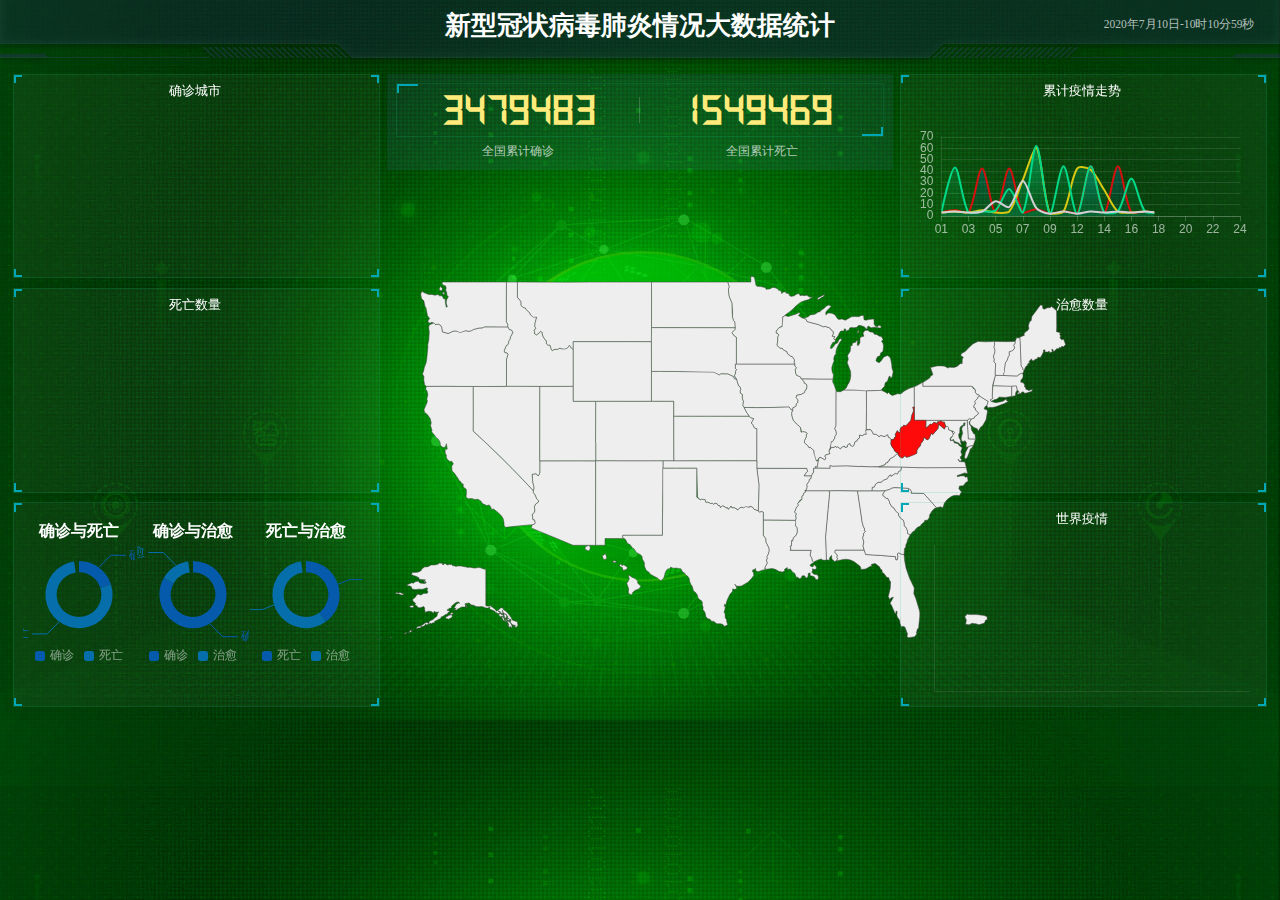
==== commit ed3c13dc: "bar2\7\8调节完毕" ====
--- a/cov-web/target/classes/static/index.html
+++ b/cov-web/target/classes/static/index.html
@@ -138,6 +138,7 @@
                     </ul>
                 </div>
             </div>
+
             <div class="map" id="map">
                 <div class="map1"><img src="img/lbx.png"></div>
                 <div class="map2"><img src="img/jt.png"></div>
